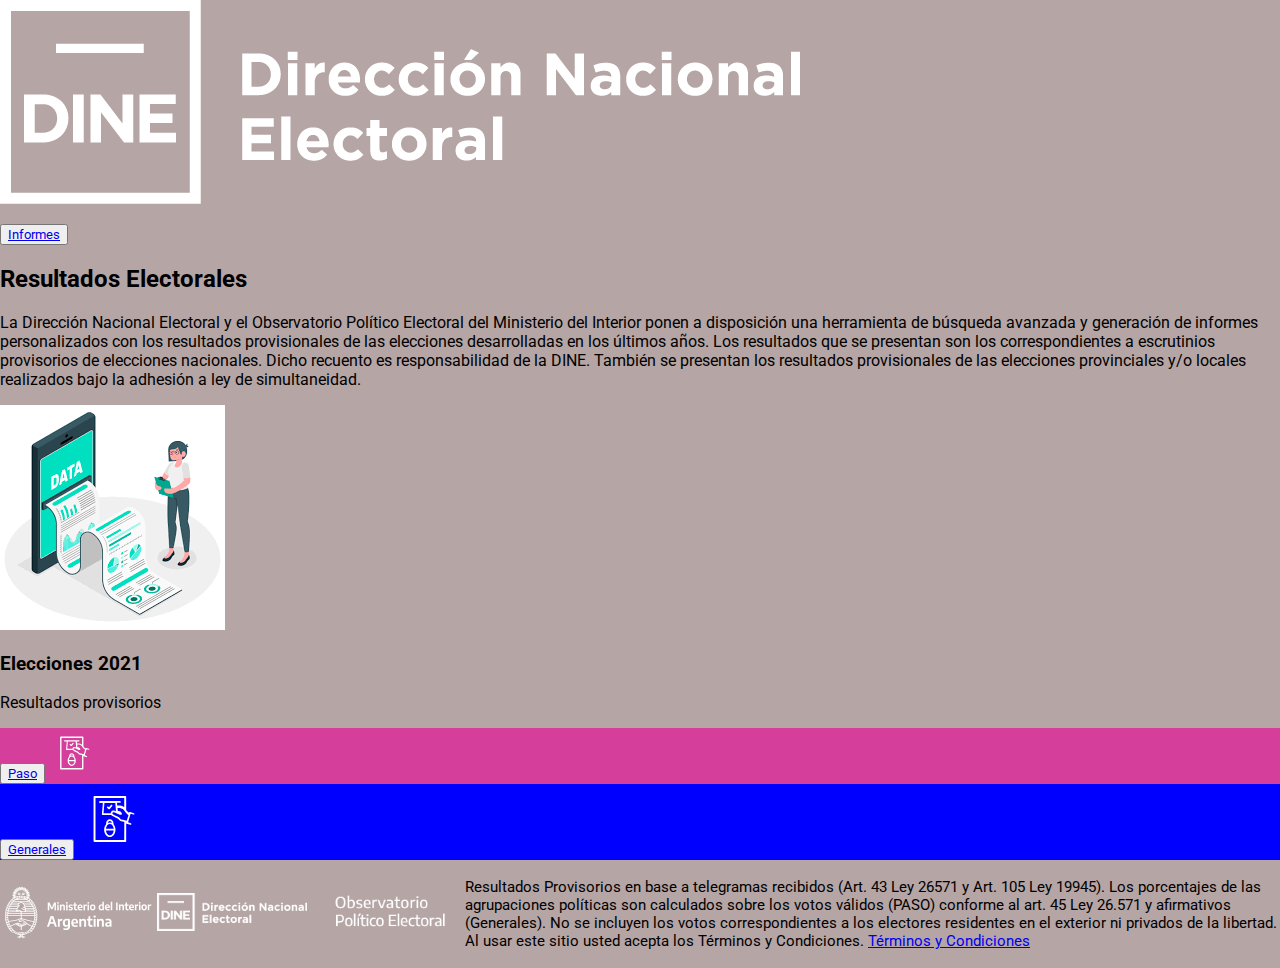
==== index.html @ 0b616f27 "Add files via upload" ====
<!DOCTYPE html>
<html lang="es">

<head>
    <meta charset="UTF-8" />
    <meta name="viewport" content="width=device-width, initial-scale=1.0" />
    <title>Sistema de Publicación de Resultados Electorales</title>
    <link rel="shortcut icon" href="img/icons/favicon-16x16.png" type="image/x-icon">
    <!-- Estilos CSS -->
    <link rel="stylesheet" href="css/common.css" />
</head>

<body>
    <header>
        <!--Barra de logo portal-->
        <div class="header-page">
            <img src="img/icons/Logo_DINE_negativo.a88f983e.png" alt="logo" class="logo">

            <!--Barra de menú principal-->
            <p><button><a class="active" href="informes.html">Informes</a></button></p>
    </header>

    <!-- Contenido principal de la página -->
    <main>

        <section id="sec-titulo">
            <!--Seccion para agregar una palicula favorita por codigo-->
            <h2>Resultados Electorales</h2>
            <p>La Dirección Nacional Electoral y el Observatorio Político Electoral del Ministerio del Interior ponen a disposición una herramienta de búsqueda avanzada y generación de informes personalizados con los resultados provisionales de las elecciones
                desarrolladas en los últimos años. Los resultados que se presentan son los correspondientes a escrutinios provisorios de elecciones nacionales. Dicho recuento es responsabilidad de la DINE. También se presentan los resultados provisionales
                de las elecciones provinciales y/o locales realizados bajo la adhesión a ley de simultaneidad.</p>
            <div><img src="img/images.png" alt=""></div>
        </section>

        <section id="sec-contenido">
            <!--Seccion para contenido de la página-->
            <h3>Elecciones 2021</h3>
            <p>Resultados provisorios</p>

            <!--Recuadros paso:-->
            <div style="background-color: rgb(213, 62, 155);">
                <button><a href="paso.html">Paso</a></button>
                <svg version="1.1" id="Capa_1" xmlns="http://www.w3.org/2000/svg" xmlns:xlink="http://www.w3.org/1999/xlink" x="0px" y="0px" width="841.889px" height="595.281px" viewBox="0 0 841.889 595.281" enable-background="new 0 0 841.889 595.281" xml:space="preserve"
                    class="v-icon__component theme--light" style="font-size: 50px; height: 50px; width: 50px;">
                    <g>
                        <path fill="#FFFFFF"
                            d="M671.434,227.503l-43.614-14.145c-2.358-1.179-4.716-1.179-8.252,1.179
                                                                c-2.357,1.179-4.715,3.536-4.715,5.894l-1.179,3.536c-9.431-8.251-22.396-20.039-34.185-35.363V31.827
                                                                c0-7.072-5.894-11.788-11.788-11.788H198.746c-7.073,0-11.788,5.895-11.788,11.788v530.448c0,7.072,4.715,11.787,11.788,11.787
                                                                h368.955c7.073,0,11.788-4.715,11.788-11.787V348.917c1.179,2.357,3.536,3.536,4.715,4.716l44.794,14.145c1.179,0,2.357,0,3.536,0
                                                                c4.715,0,8.251-2.357,9.43-7.072s-1.179-10.609-5.894-12.967l0,0l-34.185-11.787l30.648-102.554l34.185,10.608l0,0
                                                                c4.715,1.179,10.608-1.179,12.966-7.072C679.685,234.576,676.149,228.682,671.434,227.503z M555.914,550.487H210.533V43.615
                                                                h345.381v113.162c-29.47-25.934-77.799-21.218-83.693-20.039l-3.536-34.185h35.363c5.894,0,10.609-4.715,10.609-10.609
                                                                c0-5.894-4.716-10.608-10.609-10.608H262.4c-4.715,2.357-9.43,7.072-9.43,12.966c0,5.895,4.715,10.609,10.608,10.609h35.363
                                                                l-11.787,132.022c0,2.357,1.179,5.894,2.357,8.251c2.357,2.358,4.715,3.537,7.072,3.537h103.731
                                                                c5.895,9.43,15.324,12.966,16.503,14.145c0,0,29.47,15.324,51.866,24.755c12.967,5.894,15.324,9.43,20.039,14.145
                                                                c2.357,3.537,5.894,7.073,10.609,10.609c14.146,12.967,34.185,14.146,40.078,15.324l17.682,4.715L555.914,550.487z
                                                                M456.897,203.927l-8.251-3.536c-1.179-1.179-17.682-8.251-31.827-3.536c-8.251,2.357-14.145,8.251-18.86,17.682
                                                                c-2.357,4.715-3.536,8.251-3.536,12.967h-87.229l10.608-122.593h130.844L456.897,203.927z M585.383,319.448l-42.436-11.788
                                                                c-1.179,0-2.357,0-3.536,0c0,0-17.682,0-28.291-9.431c-3.536-3.536-5.894-7.072-8.251-9.43
                                                                c-5.894-7.073-11.788-12.967-27.112-20.039c-22.396-9.431-50.687-24.755-51.865-24.755c0,0-7.073-3.536-9.431-9.43
                                                                c-1.179-3.536-1.179-7.072,1.179-10.609c2.357-4.715,4.716-5.894,7.073-7.072c5.894-2.357,14.145,1.179,17.682,2.357l62.475,25.933
                                                                c4.715,1.18,15.324,4.716,22.396-2.357c4.715-4.715,3.536-11.787-2.357-21.218c-10.609-16.503-29.469-20.039-37.721-20.039
                                                                c-1.179,0-2.357,0-2.357,0c-1.179,0-2.357,0-3.536,0l0,0l-4.716-36.542l-1.179-8.251c0,0,0,0,1.179,0
                                                                c0,0,56.581-8.252,76.621,24.754c15.323,25.933,38.899,50.688,56.58,62.475L585.383,319.448z">
                        </path>
                        <path fill="#FFFFFF" d="M368.49,179.174c2.357,1.179,3.536,2.357,5.894,2.357l0,0l0,0c3.536,0,5.895-1.179,8.252-3.536
                                                                l29.469-35.363c3.536-4.715,2.357-10.609-1.179-14.146c-2.357-1.179-4.715-2.357-7.072-2.357c-2.358,0-4.716,1.179-7.073,3.536
                                                                l-12.966,15.324l-9.431,11.788l-5.894-4.716l-4.715-3.536c-4.716-3.536-10.609-2.357-14.146,2.357
                                                                c-3.536,4.716-2.357,10.609,2.357,14.146L368.49,179.174z">
                        </path>
                        <path fill="#FFFFFF"
                            d="M427.428,359.526c0-2.357,0-3.536,0-5.894c0,0,0,0,0-1.18l0,0l0,0c0-28.29-20.039-50.688-44.793-50.688
                                                                c-24.755,0-44.794,22.397-44.794,50.688l0,0l0,0c0,2.358,0,4.716,0,7.073c-14.145,16.503-23.575,40.078-23.575,67.189l0,0l0,0
                                                                c0,48.33,30.648,88.408,68.369,88.408c37.72,0,68.368-40.078,68.368-88.408l0,0l0,0
                                                                C451.003,399.604,441.573,376.029,427.428,359.526z M382.635,495.085c-23.576,0-43.615-25.933-47.151-57.76h94.302
                                                                C427.428,469.152,407.389,495.085,382.635,495.085z M406.21,344.202c-7.073-3.536-15.324-5.894-23.575-5.894
                                                                c-8.252,0-16.503,2.357-23.576,5.894c3.537-12.967,12.967-21.218,23.576-21.218C394.422,321.805,403.853,331.235,406.21,344.202z
                                                                M382.635,358.347c23.575,0,43.614,24.754,47.15,57.76h-94.302C339.02,383.101,359.059,358.347,382.635,358.347z">
                        </path>
                    </g>
                </svg>
            </div>

            <!--Recuadros generales:-->
            <div style="background-color: blue;">
                <button><a href="generales.html">Generales</a></button>
                <svg version="1.1" id="Capa_1" xmlns="http://www.w3.org/2000/svg" xmlns:xlink="http://www.w3.org/1999/xlink" x="0px" y="0px" width="841.889px" height="595.281px" viewBox="0 0 841.889 595.281" enable-background="new 0 0 841.889 595.281" xml:space="preserve"
                    class="v-icon__component theme--light" style="font-size: 70px; height: 70px; width: 70px;">
                    <g>
                        <path fill="#FFFFFF"
                            d="M671.434,227.503l-43.614-14.145c-2.358-1.179-4.716-1.179-8.252,1.179 c-2.357,1.179-4.715,3.536-4.715,5.894l-1.179,3.536c-9.431-8.251-22.396-20.039-34.185-35.363V31.827 c0-7.072-5.894-11.788-11.788-11.788H198.746c-7.073,0-11.788,5.895-11.788,11.788v530.448c0,7.072,4.715,11.787,11.788,11.787 h368.955c7.073,0,11.788-4.715,11.788-11.787V348.917c1.179,2.357,3.536,3.536,4.715,4.716l44.794,14.145c1.179,0,2.357,0,3.536,0 c4.715,0,8.251-2.357,9.43-7.072s-1.179-10.609-5.894-12.967l0,0l-34.185-11.787l30.648-102.554l34.185,10.608l0,0 c4.715,1.179,10.608-1.179,12.966-7.072C679.685,234.576,676.149,228.682,671.434,227.503z M555.914,550.487H210.533V43.615 h345.381v113.162c-29.47-25.934-77.799-21.218-83.693-20.039l-3.536-34.185h35.363c5.894,0,10.609-4.715,10.609-10.609 c0-5.894-4.716-10.608-10.609-10.608H262.4c-4.715,2.357-9.43,7.072-9.43,12.966c0,5.895,4.715,10.609,10.608,10.609h35.363 l-11.787,132.022c0,2.357,1.179,5.894,2.357,8.251c2.357,2.358,4.715,3.537,7.072,3.537h103.731 c5.895,9.43,15.324,12.966,16.503,14.145c0,0,29.47,15.324,51.866,24.755c12.967,5.894,15.324,9.43,20.039,14.145 c2.357,3.537,5.894,7.073,10.609,10.609c14.146,12.967,34.185,14.146,40.078,15.324l17.682,4.715L555.914,550.487z M456.897,203.927l-8.251-3.536c-1.179-1.179-17.682-8.251-31.827-3.536c-8.251,2.357-14.145,8.251-18.86,17.682 c-2.357,4.715-3.536,8.251-3.536,12.967h-87.229l10.608-122.593h130.844L456.897,203.927z M585.383,319.448l-42.436-11.788 c-1.179,0-2.357,0-3.536,0c0,0-17.682,0-28.291-9.431c-3.536-3.536-5.894-7.072-8.251-9.43 c-5.894-7.073-11.788-12.967-27.112-20.039c-22.396-9.431-50.687-24.755-51.865-24.755c0,0-7.073-3.536-9.431-9.43 c-1.179-3.536-1.179-7.072,1.179-10.609c2.357-4.715,4.716-5.894,7.073-7.072c5.894-2.357,14.145,1.179,17.682,2.357l62.475,25.933 c4.715,1.18,15.324,4.716,22.396-2.357c4.715-4.715,3.536-11.787-2.357-21.218c-10.609-16.503-29.469-20.039-37.721-20.039 c-1.179,0-2.357,0-2.357,0c-1.179,0-2.357,0-3.536,0l0,0l-4.716-36.542l-1.179-8.251c0,0,0,0,1.179,09c0,0,56.581-8.252,76.621,24.754c15.323,25.933,38.899,50.688,56.58,62.475L585.383,319.448z">
                        </path>
                        <path fill="#FFFFFF"
                            d="M368.49,179.174c2.357,1.179,3.536,2.357,5.894,2.357l0,0l0,0c3.536,0,5.895-1.179,8.252-3.536 l29.469-35.363c3.536-4.715,2.357-10.609-1.179-14.146c-2.357-1.179-4.715-2.357-7.072-2.357c-2.358,0-4.716,1.179-7.073,3.536 l-12.966,15.324l-9.431,11.788l-5.894-4.716l-4.715-3.536c-4.716-3.536-10.609-2.357-14.146,2.357 c-3.536,4.716-2.357,10.609,2.357,14.146L368.49,179.174z">
                        </path>
                        <path fill="#FFFFFF"
                            d="M427.428,359.526c0-2.357,0-3.536,0-5.894c0,0,0,0,0-1.18l0,0l0,0c0-28.29-20.039-50.688-44.793-50.688 c-24.755,0-44.794,22.397-44.794,50.688l0,0l0,0c0,2.358,0,4.716,0,7.073c-14.145,16.503-23.575,40.078-23.575,67.189l0,0l0,0 c0,48.33,30.648,88.408,68.369,88.408c37.72,0,68.368-40.078,68.368-88.408l0,0l0,0 C451.003,399.604,441.573,376.029,427.428,359.526z M382.635,495.085c-23.576,0-43.615-25.933-47.151-57.76h94.302 C427.428,469.152,407.389,495.085,382.635,495.085z M406.21,344.202c-7.073-3.536-15.324-5.894-23.575-5.894 c-8.252,0-16.503,2.357-23.576,5.894c3.537-12.967,12.967-21.218,23.576-21.218C394.422,321.805,403.853,331.235,406.21,344.202z M382.635,358.347c23.575,0,43.614,24.754,47.15,57.76h-94.302C339.02,383.101,359.059,358.347,382.635,358.347z">
                        </path>
                    </g>
                </svg>

            </div>

        </section>
    </main>

    <!--Pie de página-->
    <footer>

        <table>
            <!--Agrege una tabla para acomodar los elementos del footer-->
            <tr>
                <td><img src="img/icons/Ministerio-del-Interior_pluma.1ab9a7a7.png" alt="Ministerio-del-Interior_pluma" width="150px"></td>
                <td><img src="img/icons/Logo_DINE_negativo.a88f983e.png" alt="logo" width="150px"></td>
                <td><img src="img/icons/logos_001-10.4430c8d5.png" alt="logos_001-10" width="150px"></td>
                <td>
                    <p style="font-size: 15px;">
                        Resultados Provisorios en base a telegramas recibidos (Art. 43 Ley 26571 y Art. 105 Ley 19945). Los porcentajes de las agrupaciones políticas son calculados sobre los votos válidos (PASO) conforme al art. 45 Ley 26.571 y afirmativos (Generales). No se
                        incluyen los votos correspondientes a los electores residentes en el exterior ni privados de la libertad. Al usar este sitio usted acepta los Términos y Condiciones.
                        <a href="hola.html">Términos y Condiciones</a>
                    </p>
                </td>
            </tr>
        </table>

    </footer>
</body>

</html>
---- css/common.css ----
@import url('https://fonts.googleapis.com/css?family=Roboto:100,300,400,500,700,900');
* {
    font-family: 'Roboto', sans-serif;
}

html,
body {
    margin: 0;
    padding: 0;
    background-color: rgb(181, 165, 165);
}
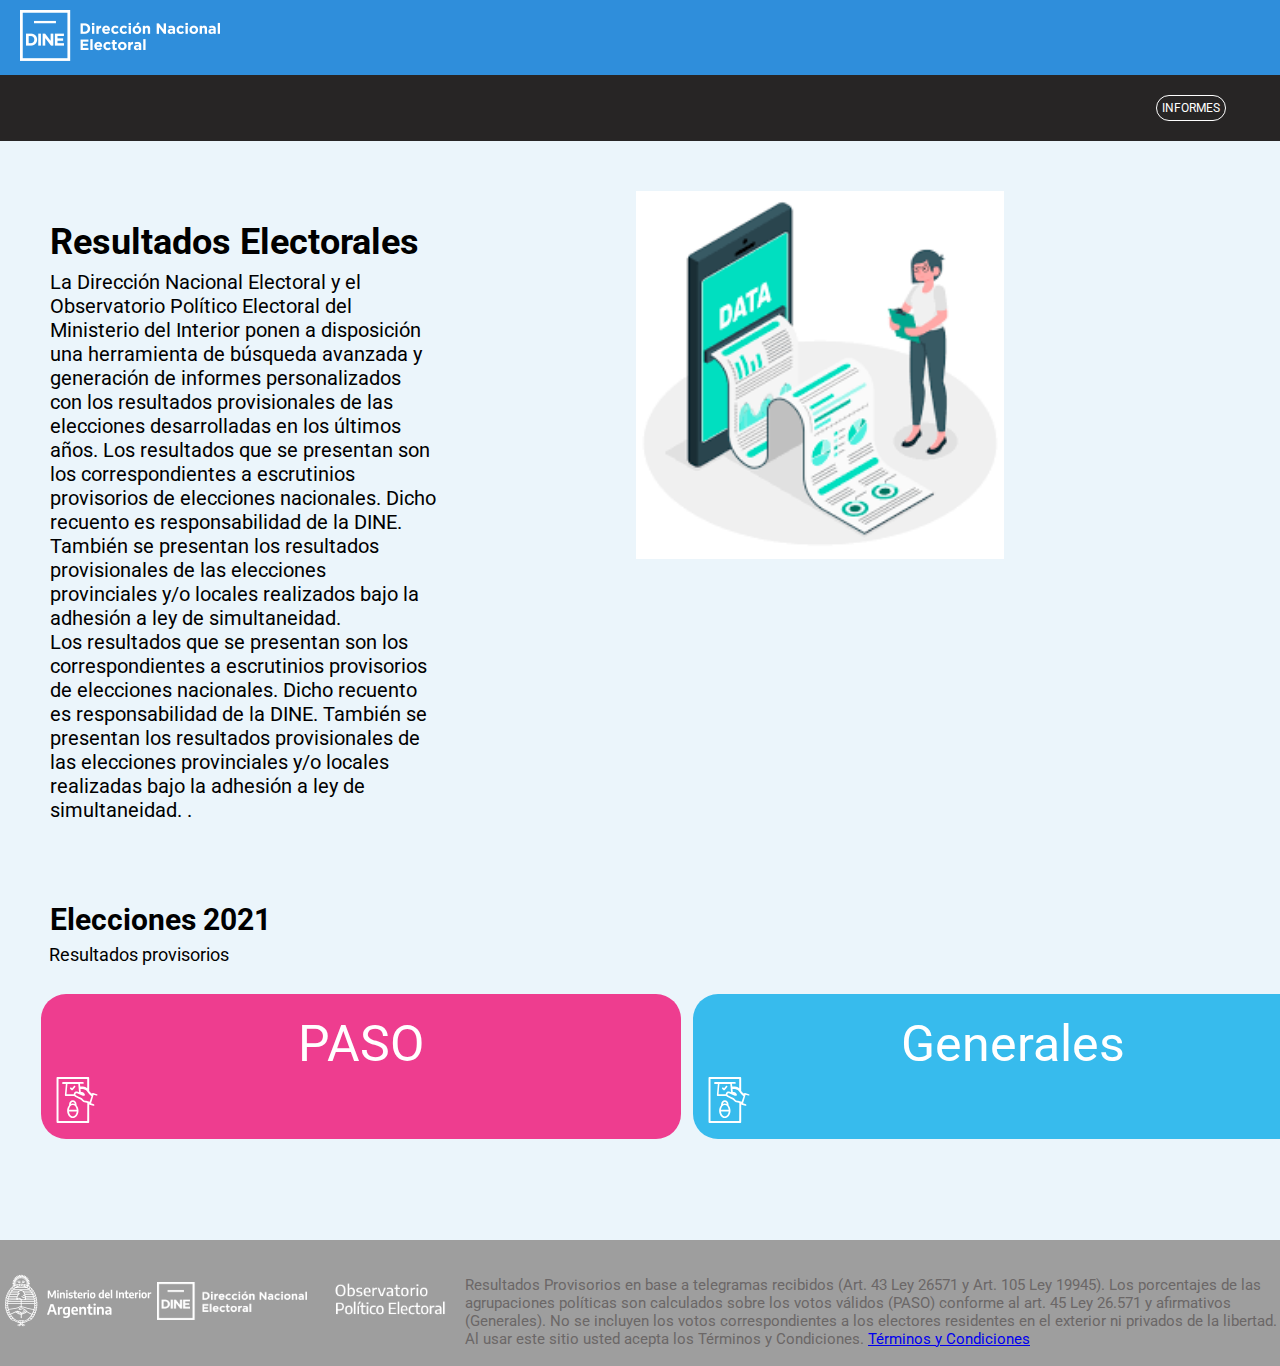
==== commit 2a4d0f5e: "Add files via upload" ====
--- a/index.html
+++ b/index.html
@@ -8,106 +8,114 @@
     <link rel="shortcut icon" href="img/icons/favicon-16x16.png" type="image/x-icon">
     <!-- Estilos CSS -->
     <link rel="stylesheet" href="css/common.css" />
+    <link rel="stylesheet" href="css/pages/index.css" />
 </head>
 
 <body>
     <header>
         <!--Barra de logo portal-->
         <div class="header-page">
-            <img src="img/icons/Logo_DINE_negativo.a88f983e.png" alt="logo" class="logo">
+            <div class="logo-container">
+                <a href="index.html">
+                    <img src="img/icons/Logo_DINE_negativo.a88f983e.png" alt="logo" class="logo" style="width: 200px;" width="250px">
+                </a>
+            </div>
 
             <!--Barra de menú principal-->
-            <p><button><a class="active" href="informes.html">Informes</a></button></p>
+            <nav class="navbar">
+                <ul class="nav-links">
+                    <a href="informes.html">
+                        <li class="nav-item"><button class="informes-button">INFORMES</button></li>
+                    </a>
+            </nav>
     </header>
 
     <!-- Contenido principal de la página -->
     <main>
-
-        <section id="sec-titulo">
+        <section id="sec-titulo" class="flex-container">
             <!--Seccion para agregar una palicula favorita por codigo-->
-            <h2>Resultados Electorales</h2>
-            <p>La Dirección Nacional Electoral y el Observatorio Político Electoral del Ministerio del Interior ponen a disposición una herramienta de búsqueda avanzada y generación de informes personalizados con los resultados provisionales de las elecciones
-                desarrolladas en los últimos años. Los resultados que se presentan son los correspondientes a escrutinios provisorios de elecciones nacionales. Dicho recuento es responsabilidad de la DINE. También se presentan los resultados provisionales
-                de las elecciones provinciales y/o locales realizados bajo la adhesión a ley de simultaneidad.</p>
-            <div><img src="img/images.png" alt=""></div>
+            <div class="left">
+                <h2>Resultados Electorales</h2>
+                <p style="margin-top: -23px;">La Dirección Nacional Electoral y el Observatorio Político Electoral del Ministerio del Interior ponen a disposición una herramienta de búsqueda avanzada y generación de informes personalizados con los resultados provisionales de las elecciones
+                    desarrolladas en los últimos años. Los resultados que se presentan son los correspondientes a escrutinios provisorios de elecciones nacionales. Dicho recuento es responsabilidad de la DINE. También se presentan los resultados provisionales
+                    de las elecciones provinciales y/o locales realizados bajo la adhesión a ley de simultaneidad.
+                    <br>Los resultados que se presentan son los correspondientes a escrutinios provisorios de elecciones nacionales. Dicho recuento es responsabilidad de la DINE. También se presentan los resultados provisionales de las elecciones provinciales
+                    y/o locales realizadas bajo la adhesión a ley de simultaneidad. .</p>
+            </div>
+            <div clas="right">
+                <img src="img/images.png" style="width: 368px; margin-left:200px ; margin-right: -250px;" alt="Foto">
+            </div>
         </section>
 
-        <section id="sec-contenido">
-            <!--Seccion para contenido de la página-->
-            <h3>Elecciones 2021</h3>
-            <p>Resultados provisorios</p>
 
-            <!--Recuadros paso:-->
-            <div style="background-color: rgb(213, 62, 155);">
-                <button><a href="paso.html">Paso</a></button>
-                <svg version="1.1" id="Capa_1" xmlns="http://www.w3.org/2000/svg" xmlns:xlink="http://www.w3.org/1999/xlink" x="0px" y="0px" width="841.889px" height="595.281px" viewBox="0 0 841.889 595.281" enable-background="new 0 0 841.889 595.281" xml:space="preserve"
-                    class="v-icon__component theme--light" style="font-size: 50px; height: 50px; width: 50px;">
-                    <g>
-                        <path fill="#FFFFFF"
-                            d="M671.434,227.503l-43.614-14.145c-2.358-1.179-4.716-1.179-8.252,1.179
-                                                                c-2.357,1.179-4.715,3.536-4.715,5.894l-1.179,3.536c-9.431-8.251-22.396-20.039-34.185-35.363V31.827
-                                                                c0-7.072-5.894-11.788-11.788-11.788H198.746c-7.073,0-11.788,5.895-11.788,11.788v530.448c0,7.072,4.715,11.787,11.788,11.787
-                                                                h368.955c7.073,0,11.788-4.715,11.788-11.787V348.917c1.179,2.357,3.536,3.536,4.715,4.716l44.794,14.145c1.179,0,2.357,0,3.536,0
-                                                                c4.715,0,8.251-2.357,9.43-7.072s-1.179-10.609-5.894-12.967l0,0l-34.185-11.787l30.648-102.554l34.185,10.608l0,0
-                                                                c4.715,1.179,10.608-1.179,12.966-7.072C679.685,234.576,676.149,228.682,671.434,227.503z M555.914,550.487H210.533V43.615
-                                                                h345.381v113.162c-29.47-25.934-77.799-21.218-83.693-20.039l-3.536-34.185h35.363c5.894,0,10.609-4.715,10.609-10.609
-                                                                c0-5.894-4.716-10.608-10.609-10.608H262.4c-4.715,2.357-9.43,7.072-9.43,12.966c0,5.895,4.715,10.609,10.608,10.609h35.363
-                                                                l-11.787,132.022c0,2.357,1.179,5.894,2.357,8.251c2.357,2.358,4.715,3.537,7.072,3.537h103.731
-                                                                c5.895,9.43,15.324,12.966,16.503,14.145c0,0,29.47,15.324,51.866,24.755c12.967,5.894,15.324,9.43,20.039,14.145
-                                                                c2.357,3.537,5.894,7.073,10.609,10.609c14.146,12.967,34.185,14.146,40.078,15.324l17.682,4.715L555.914,550.487z
-                                                                M456.897,203.927l-8.251-3.536c-1.179-1.179-17.682-8.251-31.827-3.536c-8.251,2.357-14.145,8.251-18.86,17.682
-                                                                c-2.357,4.715-3.536,8.251-3.536,12.967h-87.229l10.608-122.593h130.844L456.897,203.927z M585.383,319.448l-42.436-11.788
-                                                                c-1.179,0-2.357,0-3.536,0c0,0-17.682,0-28.291-9.431c-3.536-3.536-5.894-7.072-8.251-9.43
-                                                                c-5.894-7.073-11.788-12.967-27.112-20.039c-22.396-9.431-50.687-24.755-51.865-24.755c0,0-7.073-3.536-9.431-9.43
-                                                                c-1.179-3.536-1.179-7.072,1.179-10.609c2.357-4.715,4.716-5.894,7.073-7.072c5.894-2.357,14.145,1.179,17.682,2.357l62.475,25.933
-                                                                c4.715,1.18,15.324,4.716,22.396-2.357c4.715-4.715,3.536-11.787-2.357-21.218c-10.609-16.503-29.469-20.039-37.721-20.039
-                                                                c-1.179,0-2.357,0-2.357,0c-1.179,0-2.357,0-3.536,0l0,0l-4.716-36.542l-1.179-8.251c0,0,0,0,1.179,0
-                                                                c0,0,56.581-8.252,76.621,24.754c15.323,25.933,38.899,50.688,56.58,62.475L585.383,319.448z">
-                        </path>
-                        <path fill="#FFFFFF" d="M368.49,179.174c2.357,1.179,3.536,2.357,5.894,2.357l0,0l0,0c3.536,0,5.895-1.179,8.252-3.536
-                                                                l29.469-35.363c3.536-4.715,2.357-10.609-1.179-14.146c-2.357-1.179-4.715-2.357-7.072-2.357c-2.358,0-4.716,1.179-7.073,3.536
-                                                                l-12.966,15.324l-9.431,11.788l-5.894-4.716l-4.715-3.536c-4.716-3.536-10.609-2.357-14.146,2.357
-                                                                c-3.536,4.716-2.357,10.609,2.357,14.146L368.49,179.174z">
-                        </path>
-                        <path fill="#FFFFFF"
-                            d="M427.428,359.526c0-2.357,0-3.536,0-5.894c0,0,0,0,0-1.18l0,0l0,0c0-28.29-20.039-50.688-44.793-50.688
-                                                                c-24.755,0-44.794,22.397-44.794,50.688l0,0l0,0c0,2.358,0,4.716,0,7.073c-14.145,16.503-23.575,40.078-23.575,67.189l0,0l0,0
-                                                                c0,48.33,30.648,88.408,68.369,88.408c37.72,0,68.368-40.078,68.368-88.408l0,0l0,0
-                                                                C451.003,399.604,441.573,376.029,427.428,359.526z M382.635,495.085c-23.576,0-43.615-25.933-47.151-57.76h94.302
-                                                                C427.428,469.152,407.389,495.085,382.635,495.085z M406.21,344.202c-7.073-3.536-15.324-5.894-23.575-5.894
-                                                                c-8.252,0-16.503,2.357-23.576,5.894c3.537-12.967,12.967-21.218,23.576-21.218C394.422,321.805,403.853,331.235,406.21,344.202z
-                                                                M382.635,358.347c23.575,0,43.614,24.754,47.15,57.76h-94.302C339.02,383.101,359.059,358.347,382.635,358.347z">
-                        </path>
-                    </g>
-                </svg>
-            </div>
 
-            <!--Recuadros generales:-->
-            <div style="background-color: blue;">
-                <button><a href="generales.html">Generales</a></button>
-                <svg version="1.1" id="Capa_1" xmlns="http://www.w3.org/2000/svg" xmlns:xlink="http://www.w3.org/1999/xlink" x="0px" y="0px" width="841.889px" height="595.281px" viewBox="0 0 841.889 595.281" enable-background="new 0 0 841.889 595.281" xml:space="preserve"
-                    class="v-icon__component theme--light" style="font-size: 70px; height: 70px; width: 70px;">
-                    <g>
-                        <path fill="#FFFFFF"
-                            d="M671.434,227.503l-43.614-14.145c-2.358-1.179-4.716-1.179-8.252,1.179 c-2.357,1.179-4.715,3.536-4.715,5.894l-1.179,3.536c-9.431-8.251-22.396-20.039-34.185-35.363V31.827 c0-7.072-5.894-11.788-11.788-11.788H198.746c-7.073,0-11.788,5.895-11.788,11.788v530.448c0,7.072,4.715,11.787,11.788,11.787 h368.955c7.073,0,11.788-4.715,11.788-11.787V348.917c1.179,2.357,3.536,3.536,4.715,4.716l44.794,14.145c1.179,0,2.357,0,3.536,0 c4.715,0,8.251-2.357,9.43-7.072s-1.179-10.609-5.894-12.967l0,0l-34.185-11.787l30.648-102.554l34.185,10.608l0,0 c4.715,1.179,10.608-1.179,12.966-7.072C679.685,234.576,676.149,228.682,671.434,227.503z M555.914,550.487H210.533V43.615 h345.381v113.162c-29.47-25.934-77.799-21.218-83.693-20.039l-3.536-34.185h35.363c5.894,0,10.609-4.715,10.609-10.609 c0-5.894-4.716-10.608-10.609-10.608H262.4c-4.715,2.357-9.43,7.072-9.43,12.966c0,5.895,4.715,10.609,10.608,10.609h35.363 l-11.787,132.022c0,2.357,1.179,5.894,2.357,8.251c2.357,2.358,4.715,3.537,7.072,3.537h103.731 c5.895,9.43,15.324,12.966,16.503,14.145c0,0,29.47,15.324,51.866,24.755c12.967,5.894,15.324,9.43,20.039,14.145 c2.357,3.537,5.894,7.073,10.609,10.609c14.146,12.967,34.185,14.146,40.078,15.324l17.682,4.715L555.914,550.487z M456.897,203.927l-8.251-3.536c-1.179-1.179-17.682-8.251-31.827-3.536c-8.251,2.357-14.145,8.251-18.86,17.682 c-2.357,4.715-3.536,8.251-3.536,12.967h-87.229l10.608-122.593h130.844L456.897,203.927z M585.383,319.448l-42.436-11.788 c-1.179,0-2.357,0-3.536,0c0,0-17.682,0-28.291-9.431c-3.536-3.536-5.894-7.072-8.251-9.43 c-5.894-7.073-11.788-12.967-27.112-20.039c-22.396-9.431-50.687-24.755-51.865-24.755c0,0-7.073-3.536-9.431-9.43 c-1.179-3.536-1.179-7.072,1.179-10.609c2.357-4.715,4.716-5.894,7.073-7.072c5.894-2.357,14.145,1.179,17.682,2.357l62.475,25.933 c4.715,1.18,15.324,4.716,22.396-2.357c4.715-4.715,3.536-11.787-2.357-21.218c-10.609-16.503-29.469-20.039-37.721-20.039 c-1.179,0-2.357,0-2.357,0c-1.179,0-2.357,0-3.536,0l0,0l-4.716-36.542l-1.179-8.251c0,0,0,0,1.179,09c0,0,56.581-8.252,76.621,24.754c15.323,25.933,38.899,50.688,56.58,62.475L585.383,319.448z">
-                        </path>
-                        <path fill="#FFFFFF"
-                            d="M368.49,179.174c2.357,1.179,3.536,2.357,5.894,2.357l0,0l0,0c3.536,0,5.895-1.179,8.252-3.536 l29.469-35.363c3.536-4.715,2.357-10.609-1.179-14.146c-2.357-1.179-4.715-2.357-7.072-2.357c-2.358,0-4.716,1.179-7.073,3.536 l-12.966,15.324l-9.431,11.788l-5.894-4.716l-4.715-3.536c-4.716-3.536-10.609-2.357-14.146,2.357 c-3.536,4.716-2.357,10.609,2.357,14.146L368.49,179.174z">
-                        </path>
-                        <path fill="#FFFFFF"
-                            d="M427.428,359.526c0-2.357,0-3.536,0-5.894c0,0,0,0,0-1.18l0,0l0,0c0-28.29-20.039-50.688-44.793-50.688 c-24.755,0-44.794,22.397-44.794,50.688l0,0l0,0c0,2.358,0,4.716,0,7.073c-14.145,16.503-23.575,40.078-23.575,67.189l0,0l0,0 c0,48.33,30.648,88.408,68.369,88.408c37.72,0,68.368-40.078,68.368-88.408l0,0l0,0 C451.003,399.604,441.573,376.029,427.428,359.526z M382.635,495.085c-23.576,0-43.615-25.933-47.151-57.76h94.302 C427.428,469.152,407.389,495.085,382.635,495.085z M406.21,344.202c-7.073-3.536-15.324-5.894-23.575-5.894 c-8.252,0-16.503,2.357-23.576,5.894c3.537-12.967,12.967-21.218,23.576-21.218C394.422,321.805,403.853,331.235,406.21,344.202z M382.635,358.347c23.575,0,43.614,24.754,47.15,57.76h-94.302C339.02,383.101,359.059,358.347,382.635,358.347z">
-                        </path>
-                    </g>
-                </svg>
+        <div class="footer-content">
+            <section id="sec-contenido">
+                <!--Seccion para contenido de la página-->
+                <h3 style="margin-top: 60px;">Elecciones 2021</h3>
+                <p style="margin-top: -23px; margin-left:19px; font-size: 18px; ">Resultados provisorios</p>
 
-            </div>
+                <!--Recuadros paso:-->
+                <div class="recuadros-container">
+                    <table>
+                        <tr>
+                            <td>
+                                <div>
+                                    <div style="background-color: #ee3d8f; border-radius: 25px;">
+                                        <a href="paso.html">
+                                            <button>PASO</button>
+                                        </a>
+                                        <svg version="1.1" id="Capa_1" xmlns="http://www.w3.org/2000/svg" xmlns:xlink="http://www.w3.org/1999/xlink" x="0px" y="0px" width="841.889px" height="595.281px" viewBox="0 0 841.889 595.281" enable-background="new 0 0 841.889 595.281" xml:space="preserve"
+                                            class="v-icon__component theme--light" style="font-size: 70px; height: 70px; width: 70px;">
+                                            <g>
+                                                <path fill="#FFFFFF"
+                                                    d="M671.434,227.503l-43.614-14.145c-2.358-1.179-4.716-1.179-8.252,1.179 c-2.357,1.179-4.715,3.536-4.715,5.894l-1.179,3.536c-9.431-8.251-22.396-20.039-34.185-35.363V31.827 c0-7.072-5.894-11.788-11.788-11.788H198.746c-7.073,0-11.788,5.895-11.788,11.788v530.448c0,7.072,4.715,11.787,11.788,11.787 h368.955c7.073,0,11.788-4.715,11.788-11.787V348.917c1.179,2.357,3.536,3.536,4.715,4.716l44.794,14.145c1.179,0,2.357,0,3.536,0 c4.715,0,8.251-2.357,9.43-7.072s-1.179-10.609-5.894-12.967l0,0l-34.185-11.787l30.648-102.554l34.185,10.608l0,0 c4.715,1.179,10.608-1.179,12.966-7.072C679.685,234.576,676.149,228.682,671.434,227.503z M555.914,550.487H210.533V43.615 h345.381v113.162c-29.47-25.934-77.799-21.218-83.693-20.039l-3.536-34.185h35.363c5.894,0,10.609-4.715,10.609-10.609 c0-5.894-4.716-10.608-10.609-10.608H262.4c-4.715,2.357-9.43,7.072-9.43,12.966c0,5.895,4.715,10.609,10.608,10.609h35.363 l-11.787,132.022c0,2.357,1.179,5.894,2.357,8.251c2.357,2.358,4.715,3.537,7.072,3.537h103.731 c5.895,9.43,15.324,12.966,16.503,14.145c0,0,29.47,15.324,51.866,24.755c12.967,5.894,15.324,9.43,20.039,14.145 c2.357,3.537,5.894,7.073,10.609,10.609c14.146,12.967,34.185,14.146,40.078,15.324l17.682,4.715L555.914,550.487z M456.897,203.927l-8.251-3.536c-1.179-1.179-17.682-8.251-31.827-3.536c-8.251,2.357-14.145,8.251-18.86,17.682 c-2.357,4.715-3.536,8.251-3.536,12.967h-87.229l10.608-122.593h130.844L456.897,203.927z M585.383,319.448l-42.436-11.788 c-1.179,0-2.357,0-3.536,0c0,0-17.682,0-28.291-9.431c-3.536-3.536-5.894-7.072-8.251-9.43 c-5.894-7.073-11.788-12.967-27.112-20.039c-22.396-9.431-50.687-24.755-51.865-24.755c0,0-7.073-3.536-9.431-9.43 c-1.179-3.536-1.179-7.072,1.179-10.609c2.357-4.715,4.716-5.894,7.073-7.072c5.894-2.357,14.145,1.179,17.682,2.357l62.475,25.933 c4.715,1.18,15.324,4.716,22.396-2.357c4.715-4.715,3.536-11.787-2.357-21.218c-10.609-16.503-29.469-20.039-37.721-20.039 c-1.179,0-2.357,0-2.357,0c-1.179,0-2.357,0-3.536,0l0,0l-4.716-36.542l-1.179-8.251c0,0,0,0,1.179,09c0,0,56.581-8.252,76.621,24.754c15.323,25.933,38.899,50.688,56.58,62.475L585.383,319.448z">
+                                                </path>
+                                                <path fill="#FFFFFF"
+                                                    d="M368.49,179.174c2.357,1.179,3.536,2.357,5.894,2.357l0,0l0,0c3.536,0,5.895-1.179,8.252-3.536 l29.469-35.363c3.536-4.715,2.357-10.609-1.179-14.146c-2.357-1.179-4.715-2.357-7.072-2.357c-2.358,0-4.716,1.179-7.073,3.536 l-12.966,15.324l-9.431,11.788l-5.894-4.716l-4.715-3.536c-4.716-3.536-10.609-2.357-14.146,2.357 c-3.536,4.716-2.357,10.609,2.357,14.146L368.49,179.174z">
+                                                </path>
+                                                <path fill="#FFFFFF"
+                                                    d="M427.428,359.526c0-2.357,0-3.536,0-5.894c0,0,0,0,0-1.18l0,0l0,0c0-28.29-20.039-50.688-44.793-50.688 c-24.755,0-44.794,22.397-44.794,50.688l0,0l0,0c0,2.358,0,4.716,0,7.073c-14.145,16.503-23.575,40.078-23.575,67.189l0,0l0,0 c0,48.33,30.648,88.408,68.369,88.408c37.72,0,68.368-40.078,68.368-88.408l0,0l0,0 C451.003,399.604,441.573,376.029,427.428,359.526z M382.635,495.085c-23.576,0-43.615-25.933-47.151-57.76h94.302 C427.428,469.152,407.389,495.085,382.635,495.085z M406.21,344.202c-7.073-3.536-15.324-5.894-23.575-5.894 c-8.252,0-16.503,2.357-23.576,5.894c3.537-12.967,12.967-21.218,23.576-21.218C394.422,321.805,403.853,331.235,406.21,344.202z M382.635,358.347c23.575,0,43.614,24.754,47.15,57.76h-94.302C339.02,383.101,359.059,358.347,382.635,358.347z">
+                                                </path>
+                                            </g>
+                                        </svg>
+                                    </div>
+                            </td>
+                            <td>
 
-        </section>
+                                <!--Recuadros generales:-->
+                                <div>
+                                    <div style="background-color: #37bbed; border-radius: 25px;">
+                                        <a href="generales.html">
+                                            <button>Generales</button>
+                                        </a>
+
+                                        <svg version="1.1" id="Capa_1" xmlns="http://www.w3.org/2000/svg" xmlns:xlink="http://www.w3.org/1999/xlink" x="0px" y="0px" width="841.889px" height="595.281px" viewBox="0 0 841.889 595.281" enable-background="new 0 0 841.889 595.281" xml:space="preserve"
+                                            class="v-icon__component theme--light" style="font-size: 70px; height: 70px; width: 70px;">
+                                            <g>
+                                                <path fill="#FFFFFF"
+                                                    d="M671.434,227.503l-43.614-14.145c-2.358-1.179-4.716-1.179-8.252,1.179 c-2.357,1.179-4.715,3.536-4.715,5.894l-1.179,3.536c-9.431-8.251-22.396-20.039-34.185-35.363V31.827 c0-7.072-5.894-11.788-11.788-11.788H198.746c-7.073,0-11.788,5.895-11.788,11.788v530.448c0,7.072,4.715,11.787,11.788,11.787 h368.955c7.073,0,11.788-4.715,11.788-11.787V348.917c1.179,2.357,3.536,3.536,4.715,4.716l44.794,14.145c1.179,0,2.357,0,3.536,0 c4.715,0,8.251-2.357,9.43-7.072s-1.179-10.609-5.894-12.967l0,0l-34.185-11.787l30.648-102.554l34.185,10.608l0,0 c4.715,1.179,10.608-1.179,12.966-7.072C679.685,234.576,676.149,228.682,671.434,227.503z M555.914,550.487H210.533V43.615 h345.381v113.162c-29.47-25.934-77.799-21.218-83.693-20.039l-3.536-34.185h35.363c5.894,0,10.609-4.715,10.609-10.609 c0-5.894-4.716-10.608-10.609-10.608H262.4c-4.715,2.357-9.43,7.072-9.43,12.966c0,5.895,4.715,10.609,10.608,10.609h35.363 l-11.787,132.022c0,2.357,1.179,5.894,2.357,8.251c2.357,2.358,4.715,3.537,7.072,3.537h103.731 c5.895,9.43,15.324,12.966,16.503,14.145c0,0,29.47,15.324,51.866,24.755c12.967,5.894,15.324,9.43,20.039,14.145 c2.357,3.537,5.894,7.073,10.609,10.609c14.146,12.967,34.185,14.146,40.078,15.324l17.682,4.715L555.914,550.487z M456.897,203.927l-8.251-3.536c-1.179-1.179-17.682-8.251-31.827-3.536c-8.251,2.357-14.145,8.251-18.86,17.682 c-2.357,4.715-3.536,8.251-3.536,12.967h-87.229l10.608-122.593h130.844L456.897,203.927z M585.383,319.448l-42.436-11.788 c-1.179,0-2.357,0-3.536,0c0,0-17.682,0-28.291-9.431c-3.536-3.536-5.894-7.072-8.251-9.43 c-5.894-7.073-11.788-12.967-27.112-20.039c-22.396-9.431-50.687-24.755-51.865-24.755c0,0-7.073-3.536-9.431-9.43 c-1.179-3.536-1.179-7.072,1.179-10.609c2.357-4.715,4.716-5.894,7.073-7.072c5.894-2.357,14.145,1.179,17.682,2.357l62.475,25.933 c4.715,1.18,15.324,4.716,22.396-2.357c4.715-4.715,3.536-11.787-2.357-21.218c-10.609-16.503-29.469-20.039-37.721-20.039 c-1.179,0-2.357,0-2.357,0c-1.179,0-2.357,0-3.536,0l0,0l-4.716-36.542l-1.179-8.251c0,0,0,0,1.179,09c0,0,56.581-8.252,76.621,24.754c15.323,25.933,38.899,50.688,56.58,62.475L585.383,319.448z">
+                                                </path>
+                                                <path fill="#FFFFFF"
+                                                    d="M368.49,179.174c2.357,1.179,3.536,2.357,5.894,2.357l0,0l0,0c3.536,0,5.895-1.179,8.252-3.536 l29.469-35.363c3.536-4.715,2.357-10.609-1.179-14.146c-2.357-1.179-4.715-2.357-7.072-2.357c-2.358,0-4.716,1.179-7.073,3.536 l-12.966,15.324l-9.431,11.788l-5.894-4.716l-4.715-3.536c-4.716-3.536-10.609-2.357-14.146,2.357 c-3.536,4.716-2.357,10.609,2.357,14.146L368.49,179.174z">
+                                                </path>
+                                                <path fill="#FFFFFF"
+                                                    d="M427.428,359.526c0-2.357,0-3.536,0-5.894c0,0,0,0,0-1.18l0,0l0,0c0-28.29-20.039-50.688-44.793-50.688 c-24.755,0-44.794,22.397-44.794,50.688l0,0l0,0c0,2.358,0,4.716,0,7.073c-14.145,16.503-23.575,40.078-23.575,67.189l0,0l0,0 c0,48.33,30.648,88.408,68.369,88.408c37.72,0,68.368-40.078,68.368-88.408l0,0l0,0 C451.003,399.604,441.573,376.029,427.428,359.526z M382.635,495.085c-23.576,0-43.615-25.933-47.151-57.76h94.302 C427.428,469.152,407.389,495.085,382.635,495.085z M406.21,344.202c-7.073-3.536-15.324-5.894-23.575-5.894 c-8.252,0-16.503,2.357-23.576,5.894c3.537-12.967,12.967-21.218,23.576-21.218C394.422,321.805,403.853,331.235,406.21,344.202z M382.635,358.347c23.575,0,43.614,24.754,47.15,57.76h-94.302C339.02,383.101,359.059,358.347,382.635,358.347z">
+                                                </path>
+                                            </g>
+                                        </svg>
+                                    </div>
+                            </td>
+                        </tr>
+                    </table>
+
+            </section>
     </main>
+    </div>
+
 
     <!--Pie de página-->
     <footer>
-
         <table>
             <!--Agrege una tabla para acomodar los elementos del footer-->
             <tr>
@@ -115,15 +123,16 @@
                 <td><img src="img/icons/Logo_DINE_negativo.a88f983e.png" alt="logo" width="150px"></td>
                 <td><img src="img/icons/logos_001-10.4430c8d5.png" alt="logos_001-10" width="150px"></td>
                 <td>
-                    <p style="font-size: 15px;">
-                        Resultados Provisorios en base a telegramas recibidos (Art. 43 Ley 26571 y Art. 105 Ley 19945). Los porcentajes de las agrupaciones políticas son calculados sobre los votos válidos (PASO) conforme al art. 45 Ley 26.571 y afirmativos (Generales). No se
-                        incluyen los votos correspondientes a los electores residentes en el exterior ni privados de la libertad. Al usar este sitio usted acepta los Términos y Condiciones.
-                        <a href="hola.html">Términos y Condiciones</a>
-                    </p>
+                    <footer>
+                        <p style="font-size: 15px;">
+                            <br> Resultados Provisorios en base a telegramas recibidos (Art. 43 Ley 26571 y Art. 105 Ley 19945). Los porcentajes de las agrupaciones políticas son calculados sobre los votos válidos (PASO) conforme al art. 45 Ley 26.571
+                            y afirmativos (Generales). No se incluyen los votos correspondientes a los electores residentes en el exterior ni privados de la libertad. Al usar este sitio usted acepta los Términos y Condiciones.
+                            <a href="hola.html">Términos y Condiciones</a>
+                        </p>
+                    </footer>
                 </td>
             </tr>
         </table>
-
     </footer>
 </body>
 
--- a/css/common.css
+++ b/css/common.css
@@ -7,5 +7,58 @@
 body {
     margin: 0;
     padding: 0;
-    background-color: rgb(181, 165, 165);
+    background-color: rgb(235, 245, 251);
+    justify-content: space-between;
+}
+
+.logo-container {
+    /darle color azul al fondo del logo DINE/ background-color: rgb(47, 142, 219);
+    padding: 35px;
+    /* Ajusta según sea necesario */
+    width: 100%;
+}
+
+.logo {
+    margin-left: 10px;
+    /ajustar tamaño/ width: 120px;
+}
+
+nav {
+    width: 100%;
+    background-color: rgb(39, 37, 37);
+    display: flex;
+    padding: 4px;
+}
+
+.nav-links {
+    list-style: none;
+    margin-right: 50px;
+    margin-left: auto;
+    justify-content: flex-end;
+    margin-right: 50px;
+}
+
+.informes-button:hover {
+    background-color: #444444c1;
+}
+
+.informes-button {
+    background-color: rgb(39, 37, 37);
+    color: white;
+    border: none;
+    cursor: pointer;
+    padding: 5px 5px;
+    border-radius: 15px;
+    font-size: 12px;
+    width: 100spx;
+    border: 1px solid #ffffff;
+}
+
+footer {
+    /*darle fondo negro al pie de pagina*/
+    background-color: #9e9e9e;
+    text-align: left;
+    color: rgb(107, 103, 103);
+    margin-top: ;
+    /*que tan lejo esta el pie de pagina*/
 }--- a/css/pages/index.css
+++ b/css/pages/index.css
@@ -0,0 +1,138 @@
+.flex-container {
+    /* Añadir estilos personalizados para la posición y el tamaño */
+    display: flex;
+    justify-content: space-between;
+}
+
+.left {
+    /* Ajusta el ancho según sea necesario */
+    width: 100%;
+}
+
+.left p {
+    margin-top: -23px;
+}
+
+#sec-titulo {
+    width: 55%;
+    text-align: left;
+    /* Centra el texto */
+    font-size: 20px;
+    padding-left: 30px;
+    display: flex;
+    /* Utiliza flexbox */
+    justify-content: space-between;
+    /* Espacio entre los elementos */
+    padding-left: 50px;
+    /*ditancia al margen*/
+    text-align: left;
+    /* Alinea el texto a la izquierda */
+    margin-top: 50px;
+}
+
+#sec-titulo h2 {
+    font-size: 36px;
+    /*Ajusta el tamaño del titulo "Resultados Electorales*/
+}
+
+#sec-contenido h3 {
+    /*Ajusa "Elecciones 2021"*/
+    margin-top: 50px;
+    /* Elimina el margen superior para que esté a la misma altura que "Resultados Electorales" */
+    font-size: 30px;
+    padding-left: 20px;
+    /*que tan lejo esa del margen*/
+}
+
+.logo-container {
+    /*darle color azul al fondo del logo DINE*/
+    background-color: rgb(47, 142, 219);
+    padding: 10px;
+    /* Ajusta según sea necesario */
+    width: auto;
+}
+
+.logo {
+    /*parte azul del logo "Dine*/
+    margin-left: 10px;
+    /*ajustar tamaño*/
+    width: 110px;
+}
+
+.recuadros-container button {
+    display: inline-block;
+    border: none;
+    margin: 20px;
+    height: 30px;
+    width: 600px;
+    color: #FFF;
+    /* Establece el color del texto en blanco */
+    font-size: 28px;
+    background-image: url('ruta/para/tu/imagen.svg');
+    background-size: cover;
+    background-color: transparent;
+    /* Establece el fondo transparente */
+    background-position: right;
+    text-align: auto;
+    border-top-right-radius: 25px;
+    border-radius: 95px;
+    font-size: 50px;
+    justify-content: center;
+    cursor: pointer;
+}
+
+.recuadros-container table {
+    margin-left: auto;
+    margin-right: auto;
+    width: 100%;
+    /* Ajusta el porcentaje según tus necesidades */
+    border-collapse: separate;
+    border-spacing: 10px;
+    border-radius: 25px;
+    margin-bottom: 90px;
+}
+
+.informes-button {
+    /*darle color negro al boton "INFORMES"*/
+    background-color: rgb(39, 37, 37);
+    color: white;
+    border: none;
+    cursor: pointer;
+    padding: 5px 5px;
+    border-radius: 15px;
+    font-size: 12px;
+    width: 100spx;
+    border: 1px solid #ffffff;
+}
+
+nav {
+    /*recuadro negro donde esta boton "INFORMES"*/
+    width: auto;
+    background-color: rgb(39, 37, 37);
+    display: flex;
+    font-size: 5pxs;
+}
+
+.nav-links {
+    /*boton "INFORMES"*/
+    list-style: none;
+    margin-left: auto;
+    /*mover el boton a la derecha*/
+    justify-content: flex-end;
+    margin-right: 50px;
+}
+
+#sec-contenido {
+    /*dejar margen*/
+    width: 60%;
+    padding-left: 30px;
+}
+
+footer {
+    /*darle fondo negro al pie de pagina*/
+    background-color: #9e9e9e;
+    text-align: left;
+    color: rgb(107, 103, 103);
+    margin-top: ;
+    /*que tan lejo esta el pie de pagina*/
+}